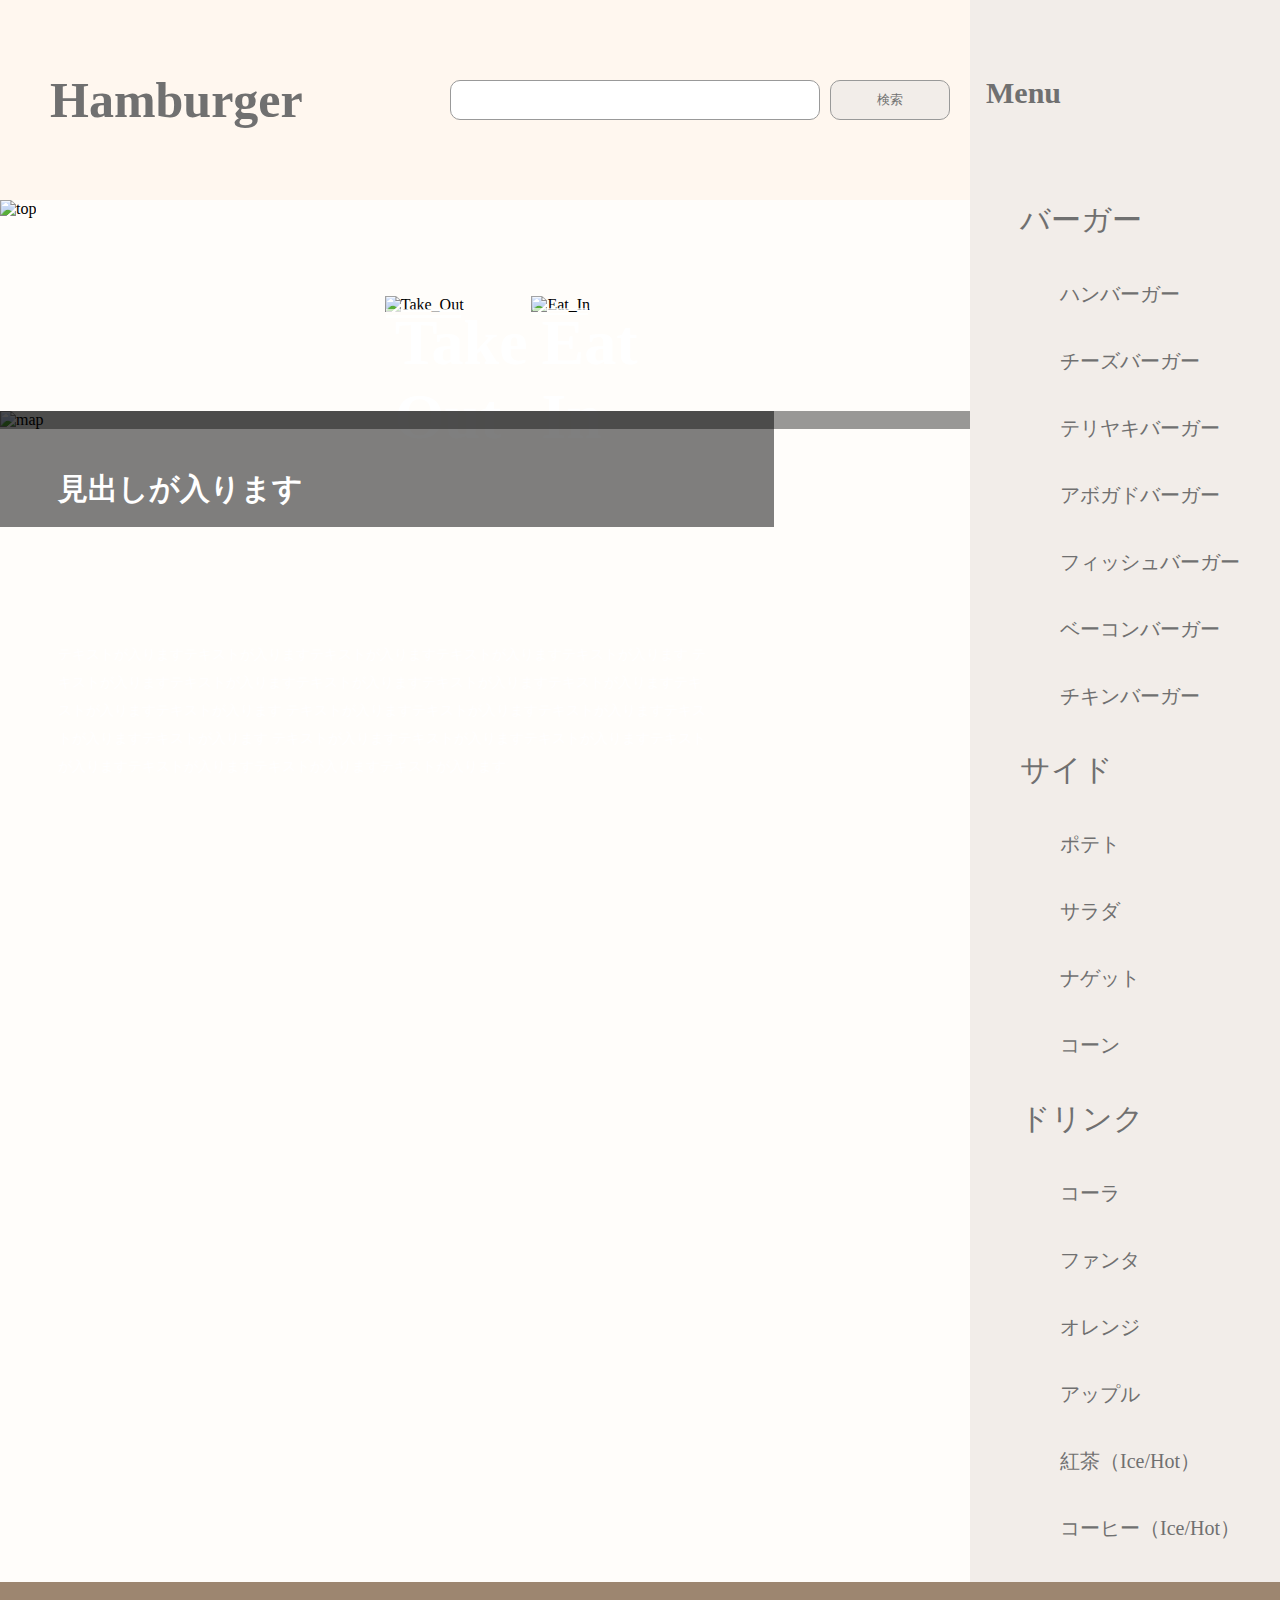
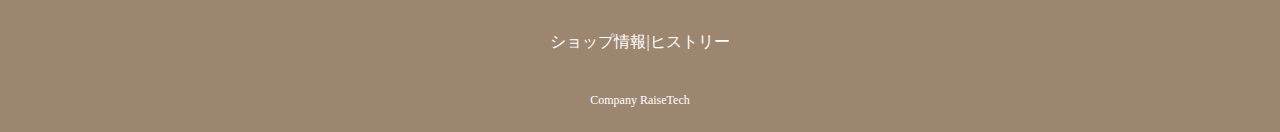
==== front-page/index.html @ bde55931 "front" ====
<!DOCTYPE html>
<html lang="ja">
<head>
<meta charset="utf-8" />
<meta http-equiv="X-UA-Compatible" content="IE=edge" />
<meta name="format-detection" content="telephone=no" />
<meta name="viewport" content="width=device-width, initial-scale=1" />    
<title>Hamburger</title>
<link rel="stylesheet" href="../sass/Foundation/ress-master/ress.css" />
<link rel="stylesheet" href="css/style.css" />
<link rel="stylesheet" href="https://maxcdn.bootstrapcdn.com/font-awesome/4.7.0/css/font-awesome.min.css" />
<link rel="stylesheet" href="http://mplus-webfonts.sourceforge.jp/mplus_webfonts.css">
<meta name="description" content="ハンバーガーサイト" />
<script src="http://ajax.googleapis.com/ajax/libs/jquery/3.4.1/jquery.min.js"></script>
<script type="text/javascript" src="../js/sideber-menu.js"></script>
</head>
<body>
<div class="l-wrapper">
   <div class="l-left-wrapper l-justify-left l-direction-column">
     <header class="l-header">
        <h1>Hamburger</h1>
      <form class="c-Search-form" action="#" method="GET">
        <input class="c-search-box" type="search" ></imput>
        <input class="c-search-btn" type="submit" value="検索"></imput>
      </form>
     </header>
       <div class="c-top-img">
           <img class="pc-top" src="../imge/top.png" alt="top">
           <img class="sp-top" src="../imge/sp-top.png" alt="top">
       </div>
     <main class="l-page-nav">
       <div class="l-page-nav-left">
            <a href="#"><img src="../imge/three-burgers-on-brown.png" alt="Take_Out"></a>
            <h3>Take Out</h3>
            <div class="l-page-nav-taxt l-direction-column">
              <div class="c-page-nav-taxt">
                <h4>小見出し</h4>
                <p>テキストが入りますテキストが入りますテキストが入りますテキストが入りますテキストが入りますテキストが入ります</p>
              </div>
              <div class="c-page-nav-taxt">
                <h4>小見出し</h4>
                <p>テキストが入りますテキストが入りますテキストが入りますテキストが入りますテキストが入りますテキストが入ります</p>
              </div>
            </div>
       </div>
       <div class="l-page-nav-right">
           <a href="#"><img src="../imge/473d814b175bd517b56eb309f2958725.png" alt="Eat_In"></a>
           <h3>Eat In</h3>
           <div class="l-page-nav-taxt l-direction-column">
            <div class="c-page-nav-taxt">
              <h4>小見出し</h4>
              <p>テキストが入りますテキストが入りますテキストが入りますテキストが入りますテキストが入りますテキストが入ります</p>
            </div>
            <div class="c-page-nav-taxt">
              <h4>小見出し</h4>
              <p>テキストが入りますテキストが入りますテキストが入りますテキストが入りますテキストが入りますテキストが入ります</p>
            </div>
          </div>
       </div>
     </main>
     <div class="l-map">
         <img src="../imge/スクリーンショット 2020-02-10 11.47.42.png" alt="map">
         <div class="map-text l-direction-column">
           <h5>見出しが入ります</h5>
           <p>テキストが入りますテキストが入りますテキストが入りますテキストが入りますテキストが入ります
             テキストが入りますテキストが入りますテキストが入りますテキストが入りますテキストが入りますテキストが入りますテキストが入ります
             テキストが入りますテキストが入りますテキストが入りますテキストが入りますテキストが入ります
             テキストが入りますテキストが入りますテキストが入りますテキストが入りますテキストが入りますテキストが入りますテキストが入ります</p>
         </div>
     </div>
   </div>
 <aside class="l-sideber right-wrapper l-justify-right">
  <nav class="sideber-list">
    <ul>
        <li>バーガー
            <ul>
                <li><a href="#">ハンバーガー</a></li>
                <li><a href="#">チーズバーガー</a></li>
                <li><a href="#">テリヤキバーガー</a></li>
                <li><a href="#">アボガドバーガー</a></li>
                <li><a href="#">フィッシュバーガー</a></li>
                <li><a href="#">ベーコンバーガー</a></li>
                <li><a href="#">チキンバーガー</a></li>
            </ul>
        </li>
        <li>サイド
            <ul>
                <li><a href="#">ポテト</a></li>
                <li><a href="#">サラダ</a></li>
                <li><a href="#">ナゲット</a></li>
                <li><a href="#">コーン</a></li>
            </ul>
        </li>
        <li>ドリンク
            <ul>
                <li><a href="#">コーラ</a></li>
                <li><a href="#">ファンタ</a></li>
                <li><a href="#">オレンジ</a></li>
                <li><a href="#">アップル</a></li>
                <li><a href="#">紅茶（Ice/Hot）</a></li>
                <li><a href="#">コーヒー（Ice/Hot）</a></li>
            </ul>
        </li>
    </ul>
  </nav>
 </aside>
</div>
<button class="c-nav-toggle">
    <h2>Menu</h2>
    <span></span>
</button>
<footer class="l-footer l-justify-center">
  <div class="l-footer-nav l-direction-column">  
    <a href="#">ショップ情報|ヒストリー</a>
    <p>Company RaiseTech</p>
  </div> 
</footer>  
<div class="l-mask"></div>
</body>
---- front-page/css/style.css ----
*,
*::before,
*::after {
  -webkit-box-sizing: border-box;
          box-sizing: border-box;
}

html {
  font-size: 100%;
  font-family: 'mplus-1m-regular','mplus-1m-bold';
}

html,
body {
  margin: 0;
  padding: 0;
  width: 100%;
  min-width: 100%;
  overflow-y: scroll;
}

htmlbody,
bodybody {
  position: fixed;
}

body {
  -webkit-font-smoothing: antialiased;
  -moz-osx-font-smoothing: grayscale;
  overflow-x: hidden;
  overflow-wrap: break-word;
  background-color: #FFFDFA;
  display: -webkit-box;
  display: -ms-flexbox;
  display: flex;
  -webkit-box-orient: vertical;
  -webkit-box-direction: normal;
      -ms-flex-direction: column;
          flex-direction: column;
}

article,
aside,
footer,
header,
nav,
section,
main {
  display: block;
}

h1,
h2,
h3,
h4,
h5,
h6,
a,
p,
span,
em,
small,
strong,
sub,
sup,
mark,
del,
ins,
strike,
abbr,
dfn,
blockquote,
q,
cite,
code,
pre,
ol,
ul,
li,
dl,
dt,
dd,
div,
section,
article,
main,
aside,
nav,
header,
hgroup,
footer,
img,
figure,
figcaption,
address,
time,
audio,
video,
canvas,
iframe,
details,
summary,
fieldset,
form,
label,
legend,
table,
caption,
tbody,
tfoot,
thead,
tr,
th,
td {
  margin: 0;
  padding: 0;
  border: 0;
}

a {
  color: inherit;
  outline: none;
  text-decoration: none;
}

img {
  max-width: 100%;
  height: auto;
  border: none;
  vertical-align: top;
}

video {
  max-width: 100%;
  height: auto;
}

code,
kbd,
pre,
samp {
  font-size: inherit;
}

ul,
ol {
  list-style: none;
}

table {
  border-collapse: collapse;
  border-spacing: 0;
  width: 100%;
  border: 1px solid;
}

th,
td {
  padding: 4px 6px;
  text-align: left;
  vertical-align: top;
  border: 1px solid;
}

button {
  border: none;
  outline: none;
  background: transparent;
}

blockquote,
q {
  quotes: none;
}

blockquote::after,
blockquote::before,
q::after,
q::before {
  content: "";
  content: none;
}

address {
  font-style: normal;
}

input,
textarea,
select {
  max-width: 100%;
}

.l-justify-center {
  display: -webkit-box;
  display: -ms-flexbox;
  display: flex;
  -webkit-box-pack: center;
      -ms-flex-pack: center;
          justify-content: center;
}

.l-justify-left {
  display: -webkit-box;
  display: -ms-flexbox;
  display: flex;
  -webkit-box-pack: start;
      -ms-flex-pack: start;
          justify-content: flex-start;
}

.l-justify-right {
  display: -webkit-box;
  display: -ms-flexbox;
  display: flex;
  -webkit-box-pack: end;
      -ms-flex-pack: end;
          justify-content: flex-end;
}

.l-direction-column {
  display: -webkit-box;
  display: -ms-flexbox;
  display: flex;
  -webkit-box-orient: vertical;
  -webkit-box-direction: normal;
      -ms-flex-direction: column;
          flex-direction: column;
}

.l-wrapper {
  display: -webkit-box;
  display: -ms-flexbox;
  display: flex;
  max-width: 100%;
}

.l-left-wrapper {
  width: calc(100% - 310px);
}

@media screen and (max-width: 834px) {
  .l-left-wrapper {
    width: 100%;
  }
}

.l-header {
  display: -webkit-box;
  display: -ms-flexbox;
  display: flex;
  width: 100%;
  max-width: 100%;
  height: 200px;
  background-color: #FFF7EF;
  -webkit-box-pack: justify;
      -ms-flex-pack: justify;
          justify-content: space-between;
}

@media screen and (max-width: 834px) {
  .l-header {
    width: 100%;
    max-width: 100%;
    -webkit-box-pack: center;
        -ms-flex-pack: center;
            justify-content: center;
    -webkit-box-orient: vertical;
    -webkit-box-direction: normal;
        -ms-flex-direction: column;
            flex-direction: column;
  }
}

.l-header h1 {
  margin: 50px;
  display: -webkit-box;
  display: -ms-flexbox;
  display: flex;
  font-size: 50px;
  color: #707070;
  text-align: center;
  -webkit-box-align: center;
      -ms-flex-align: center;
          align-items: center;
}

@media screen and (max-width: 834px) {
  .l-header h1 {
    -webkit-box-pack: center;
        -ms-flex-pack: center;
            justify-content: center;
    margin: 20px;
    font-size: 30px;
  }
}

.l-header .c-Search-form {
  margin: 20px;
  display: -webkit-box;
  display: -ms-flexbox;
  display: flex;
  -webkit-box-pack: end;
      -ms-flex-pack: end;
          justify-content: flex-end;
  text-align: center;
  -webkit-box-align: center;
      -ms-flex-align: center;
          align-items: center;
}

@media screen and (max-width: 834px) {
  .l-header .c-Search-form {
    -webkit-box-pack: center;
        -ms-flex-pack: center;
            justify-content: center;
  }
}

.l-sideber {
  width: 310px;
  background-color: #F2EDE9;
  z-index: 100;
  -webkit-transition: .5s;
  transition: .5s;
}

@media screen and (max-width: 834px) {
  .l-sideber.is-open {
    left: calc(100% - 300px);
    overflow: scroll;
    height: 100%;
    -webkit-transition: .5s;
    transition: .5s;
  }
}

@media screen and (max-width: 834px) {
  .l-sideber {
    position: fixed;
    z-index: 100;
    left: 100%;
  }
}

.l-sideber .sideber-list {
  color: #707070;
  margin-top: 200px;
  margin-left: 40px;
}

.l-sideber .sideber-list ul li {
  font-size: 30px;
}

.l-sideber .sideber-list ul li ul {
  padding: 20px;
}

.l-sideber .sideber-list ul li ul li {
  font-size: 20px;
  padding: 20px;
}

.l-footer {
  width: 100%;
  height: 150px;
  background-color: #9D8670;
  color: #ffffff;
  text-align: center;
}

.l-footer a {
  padding: 50px 0 0 0;
}

.l-footer p {
  padding: 40px 0 0 0;
  font-size: 12px;
}

.l-page-nav {
  display: -webkit-box;
  display: -ms-flexbox;
  display: flex;
  width: 100%;
  -webkit-box-pack: center;
      -ms-flex-pack: center;
          justify-content: center;
}

@media screen and (max-width: 375px) {
  .l-page-nav {
    -webkit-box-orient: vertical;
    -webkit-box-direction: normal;
        -ms-flex-direction: column;
            flex-direction: column;
  }
}

.l-page-nav-left {
  width: auto;
  margin: 8% 3.5% 10% 6.5%;
  position: relative;
}

@media screen and (max-width: 834px) {
  .l-page-nav-left {
    margin: 20px;
  }
}

.l-page-nav-left h3 {
  font-size: 5vw;
  color: #ffffff;
  position: absolute;
  top: 10px;
  left: 10px;
}

.l-page-nav-right {
  width: auto;
  margin: 8% 6% 10% 3.5%;
  position: relative;
}

@media screen and (max-width: 834px) {
  .l-page-nav-right {
    margin: 20px;
  }
}

.l-page-nav-right h3 {
  font-size: 5vw;
  color: #ffffff;
  position: absolute;
  top: 10px;
  left: 10px;
}

.l-map {
  width: 100%;
  height: auto;
  position: relative;
}

.l-map::before {
  background-color: rgba(0, 0, 0, 0.4);
  position: absolute;
  top: 0;
  right: 0;
  bottom: 0;
  left: 0;
  content: ' ';
}

.l-map img {
  max-width: none;
}

.l-map .map-text {
  width: 774px;
  height: 100%;
  background-color: rgba(0, 0, 0, 0.5);
  position: absolute;
  top: 0;
  right: 0;
  bottom: 0;
  left: 0;
  padding: 6%;
}

.l-map .map-text h5 {
  font-size: 30px;
  color: #ffffff;
  margin-bottom: 10%;
}

.l-map .map-text p {
  font-size: 14px;
  color: #ffffff;
  line-height: 2em;
  margin-top: 10%;
}

@media screen and (max-width: 834px) {
  .l-map .map-text {
    width: 100%;
  }
}

.l-page-nav-taxt {
  width: 100%;
  height: 35%;
  max-height: 35%;
  position: absolute;
  top: 65%;
}

@media screen and (max-width: 834px) {
  .l-page-nav-taxt {
    height: 50%;
    max-height: 50%;
    top: 50%;
  }
}

.l-mask {
  display: none;
}

@media screen and (max-width: 834px) {
  .is-open .l-mask {
    display: block;
    background: black;
    position: fixed;
    top: 0;
    left: 0;
    width: 100%;
    height: 100%;
    opacity: 0.5;
    z-index: 10;
    cursor: pointer;
    -webkit-transition: .5s;
    transition: .5s;
  }
}

.c-search-box {
  width: 370px;
  height: 40px;
  margin-right: 10px;
  background-color: #ffffff;
  border: 1px solid #999;
  border-radius: 10px;
  outline: 0;
}

.c-search-btn {
  width: 120px;
  height: 40px;
  background-color: #F2EDE9;
  border: 1px solid #999;
  border-radius: 10px;
  color: #707070;
}

.c-search-btn:hover {
  background-color: #a09e9c;
}

.c-nav-toggle {
  z-index: 1000;
  position: absolute;
  left: calc(100% - 300px);
  top: 75px;
  color: #707070;
}

.c-nav-toggle h2 {
  font-family: 'mplus-1m-bold';
  font-size: 30px;
}

@media screen and (max-width: 834px) {
  .c-nav-toggle {
    position: fixed;
    top: 10px;
    left: calc(100% - 90px);
  }
}

.c-nav-toggle span {
  display: none;
  width: 55px;
  height: 8px;
  top: 20px;
  position: absolute;
  background-color: #707070;
  -webkit-transform: rotate(45deg);
          transform: rotate(45deg);
}

.c-nav-toggle span::before {
  display: block;
  content: "";
  width: 55px;
  height: 8px;
  background-color: #707070;
  position: absolute;
  -webkit-transform: rotate(90deg);
          transform: rotate(90deg);
}

@media screen and (max-width: 834px) {
  .is-open h2 {
    display: none;
  }
  .is-open span {
    display: block;
  }
  .is-open span::before {
    display: block;
  }
}

.c-page-nav-taxt {
  background-color: #ffffffb2;
  width: 95%;
  margin: 2%;
  overflow: hidden;
  padding: 2%;
  color: #3C2A10;
}

.c-page-nav-taxt h4 {
  font-size: 1.2vw;
  margin: 2%;
}

.c-page-nav-taxt p {
  font-size: 0.9vw;
  margin: 2%;
  margin-bottom: 5%;
}

.c-top-img .sp-top {
  display: none;
}

@media screen and (max-width: 375px) {
  .c-top-img .sp-top {
    display: block;
  }
}

@media screen and (max-width: 375px) {
  .c-top-img .pc-top {
    display: none;
  }
}
/*# sourceMappingURL=style.css.map */
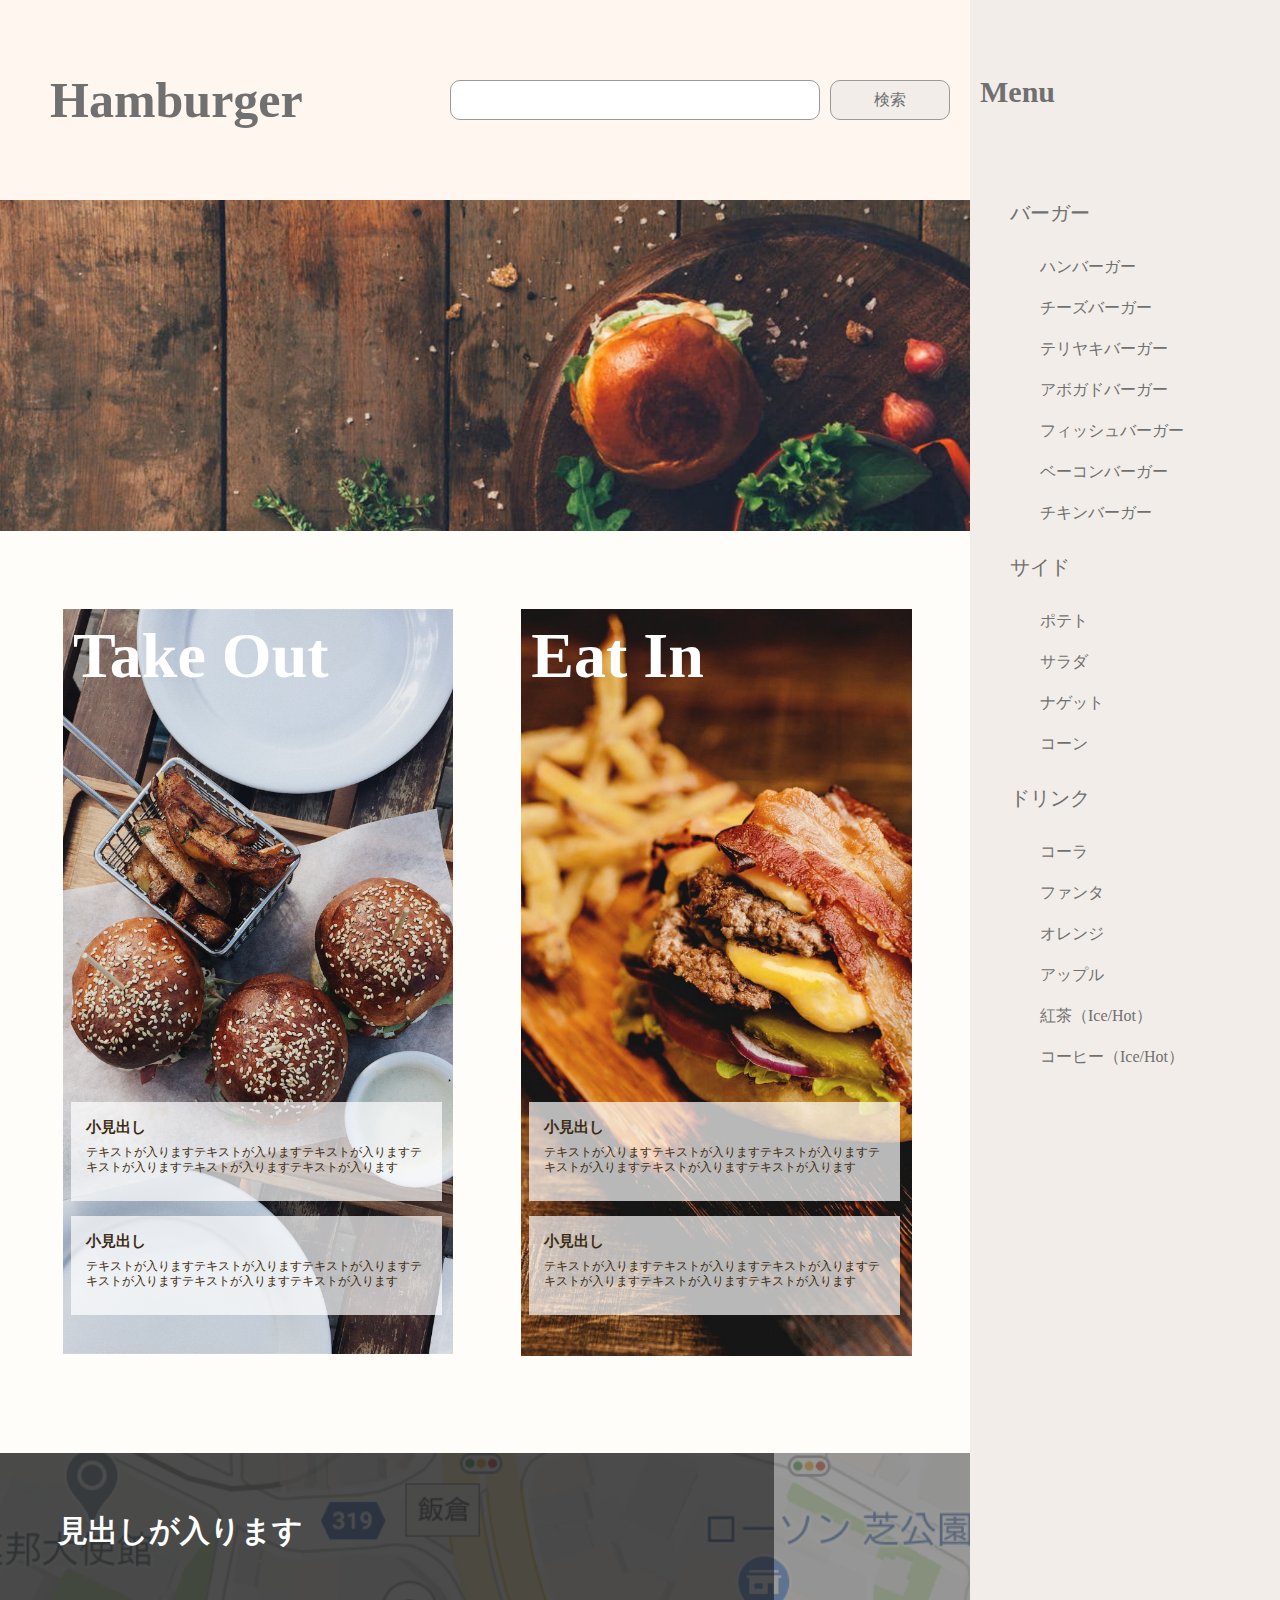
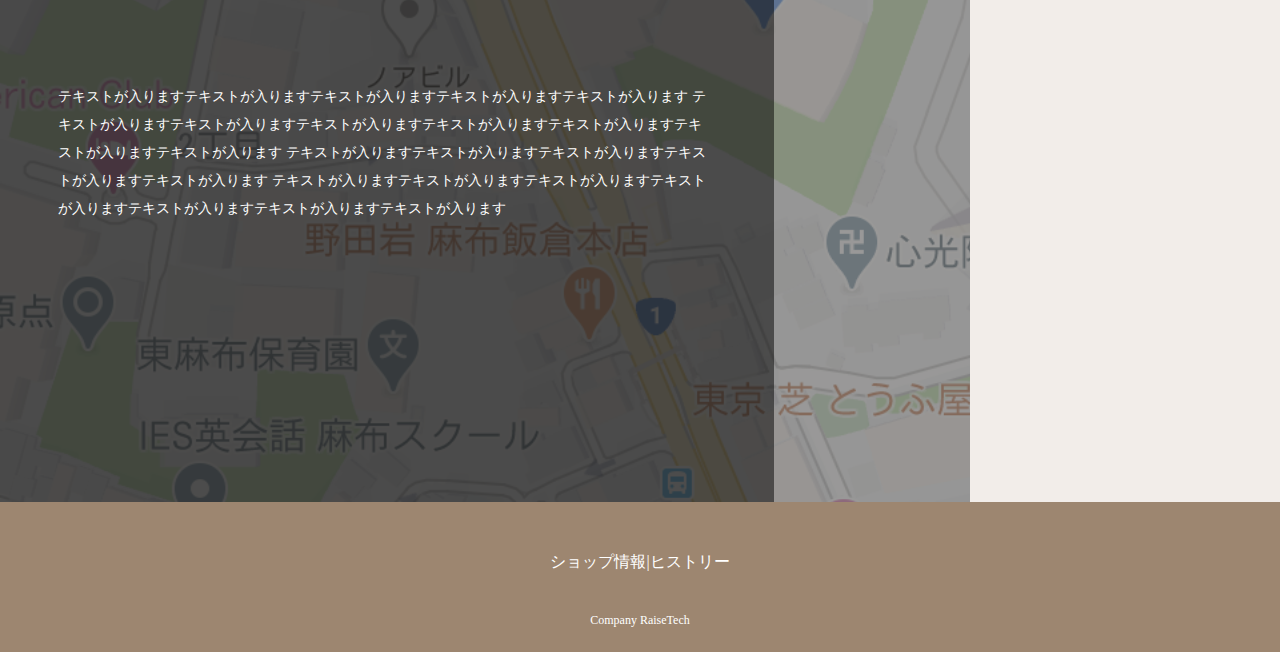
==== commit 619fae70: "front" ====
--- a/front-page/index.html
+++ b/front-page/index.html
@@ -9,7 +9,10 @@
 <link rel="stylesheet" href="../sass/Foundation/ress-master/ress.css" />
 <link rel="stylesheet" href="css/style.css" />
 <link rel="stylesheet" href="https://maxcdn.bootstrapcdn.com/font-awesome/4.7.0/css/font-awesome.min.css" />
-<link rel="stylesheet" href="http://mplus-webfonts.sourceforge.jp/mplus_webfonts.css">
+<link rel="stylesheet" type="text/css"
+ href="http://mplus-fonts.sourceforge.jp/webfonts/basic_latin/mplus_webfonts.css">
+<link rel="stylesheet" type="text/css"
+ href="http://mplus-fonts.sourceforge.jp/webfonts/general-j/mplus_webfonts.css">
 <meta name="description" content="ハンバーガーサイト" />
 <script src="http://ajax.googleapis.com/ajax/libs/jquery/3.4.1/jquery.min.js"></script>
 <script type="text/javascript" src="../js/sideber-menu.js"></script>
@@ -58,8 +61,8 @@
           </div>
        </div>
      </main>
-     <div class="l-map">
-         <img src="../imge/スクリーンショット 2020-02-10 11.47.42.png" alt="map">
+     <a href="#"><div class="l-map">
+         <img  src="../imge/スクリーンショット 2020-02-10 11.47.42.png" alt="map">
          <div class="map-text l-direction-column">
            <h5>見出しが入ります</h5>
            <p>テキストが入りますテキストが入りますテキストが入りますテキストが入りますテキストが入ります
@@ -67,9 +70,9 @@
              テキストが入りますテキストが入りますテキストが入りますテキストが入りますテキストが入ります
              テキストが入りますテキストが入りますテキストが入りますテキストが入りますテキストが入りますテキストが入りますテキストが入ります</p>
          </div>
-     </div>
+     </div></a>
    </div>
- <aside class="l-sideber right-wrapper l-justify-right">
+ <aside class="l-sideber right-wrapper">
   <nav class="sideber-list">
     <ul>
         <li>バーガー
--- a/sass/Foundation/ress-master/ress.css
+++ b/sass/Foundation/ress-master/ress.css
@@ -0,0 +1,279 @@
+/*!
+ * ress.css • v3.0.1
+ * MIT License
+ * github.com/filipelinhares/ress
+ */
+
+/* # =================================================================
+   # Global selectors
+   # ================================================================= */
+
+html {
+  box-sizing: border-box;
+  -webkit-text-size-adjust: 100%; /* Prevent adjustments of font size after orientation changes in iOS */
+  word-break: normal;
+  -moz-tab-size: 4;
+  tab-size: 4;
+}
+
+*,
+::before,
+::after {
+  background-repeat: no-repeat; /* Set `background-repeat: no-repeat` to all elements and pseudo elements */
+  box-sizing: inherit;
+}
+
+::before,
+::after {
+  text-decoration: inherit; /* Inherit text-decoration and vertical align to ::before and ::after pseudo elements */
+  vertical-align: inherit;
+}
+
+* {
+  padding: 0; /* Reset `padding` and `margin` of all elements */
+  margin: 0;
+}
+
+/* # =================================================================
+   # General elements
+   # ================================================================= */
+
+hr {
+  overflow: visible; /* Show the overflow in Edge and IE */
+  height: 0; /* Add the correct box sizing in Firefox */
+}
+
+details,
+main {
+  display: block; /* Render the `main` element consistently in IE. */
+}
+
+summary {
+  display: list-item; /* Add the correct display in all browsers */
+}
+
+small {
+  font-size: 80%; /* Set font-size to 80% in `small` elements */
+}
+
+[hidden] {
+  display: none; /* Add the correct display in IE */
+}
+
+abbr[title] {
+  border-bottom: none; /* Remove the bottom border in Chrome 57 */
+  /* Add the correct text decoration in Chrome, Edge, IE, Opera, and Safari */
+  text-decoration: underline;
+  text-decoration: underline dotted;
+}
+
+a {
+  background-color: transparent; /* Remove the gray background on active links in IE 10 */
+}
+
+a:active,
+a:hover {
+  outline-width: 0; /* Remove the outline when hovering in all browsers */
+}
+
+code,
+kbd,
+pre,
+samp {
+  font-family: monospace, monospace; /* Specify the font family of code elements */
+}
+
+pre {
+  font-size: 1em; /* Correct the odd `em` font sizing in all browsers */
+}
+
+b,
+strong {
+  font-weight: bolder; /* Add the correct font weight in Chrome, Edge, and Safari */
+}
+
+/* https://gist.github.com/unruthless/413930 */
+sub,
+sup {
+  font-size: 75%;
+  line-height: 0;
+  position: relative;
+  vertical-align: baseline;
+}
+
+sub {
+  bottom: -0.25em;
+}
+
+sup {
+  top: -0.5em;
+}
+
+/* # =================================================================
+   # Forms
+   # ================================================================= */
+
+input {
+  border-radius: 0;
+}
+
+/* Replace pointer cursor in disabled elements */
+[disabled] {
+  cursor: default;
+}
+
+[type="number"]::-webkit-inner-spin-button,
+[type="number"]::-webkit-outer-spin-button {
+  height: auto; /* Correct the cursor style of increment and decrement buttons in Chrome */
+}
+
+[type="search"] {
+  -webkit-appearance: textfield; /* Correct the odd appearance in Chrome and Safari */
+  outline-offset: -2px; /* Correct the outline style in Safari */
+}
+
+[type="search"]::-webkit-search-decoration {
+  -webkit-appearance: none; /* Remove the inner padding in Chrome and Safari on macOS */
+}
+
+textarea {
+  overflow: auto; /* Internet Explorer 11+ */
+  resize: vertical; /* Specify textarea resizability */
+}
+
+button,
+input,
+optgroup,
+select,
+textarea {
+  font: inherit; /* Specify font inheritance of form elements */
+}
+
+optgroup {
+  font-weight: bold; /* Restore the font weight unset by the previous rule */
+}
+
+button {
+  overflow: visible; /* Address `overflow` set to `hidden` in IE 8/9/10/11 */
+}
+
+button,
+select {
+  text-transform: none; /* Firefox 40+, Internet Explorer 11- */
+}
+
+/* Apply cursor pointer to button elements */
+button,
+[type="button"],
+[type="reset"],
+[type="submit"],
+[role="button"] {
+  cursor: pointer;
+  color: inherit;
+}
+
+/* Remove inner padding and border in Firefox 4+ */
+button::-moz-focus-inner,
+[type="button"]::-moz-focus-inner,
+[type="reset"]::-moz-focus-inner,
+[type="submit"]::-moz-focus-inner {
+  border-style: none;
+  padding: 0;
+}
+
+/* Replace focus style removed in the border reset above */
+button:-moz-focusring,
+[type="button"]::-moz-focus-inner,
+[type="reset"]::-moz-focus-inner,
+[type="submit"]::-moz-focus-inner {
+  outline: 1px dotted ButtonText;
+}
+
+button,
+html [type="button"], /* Prevent a WebKit bug where (2) destroys native `audio` and `video`controls in Android 4 */
+[type="reset"],
+[type="submit"] {
+  -webkit-appearance: button; /* Correct the inability to style clickable types in iOS */
+}
+
+/* Remove the default button styling in all browsers */
+button,
+input,
+select,
+textarea {
+  background-color: transparent;
+  border-style: none;
+}
+
+/* Style select like a standard input */
+select {
+  -moz-appearance: none; /* Firefox 36+ */
+  -webkit-appearance: none; /* Chrome 41+ */
+}
+
+select::-ms-expand {
+  display: none; /* Internet Explorer 11+ */
+}
+
+select::-ms-value {
+  color: currentColor; /* Internet Explorer 11+ */
+}
+
+legend {
+  border: 0; /* Correct `color` not being inherited in IE 8/9/10/11 */
+  color: inherit; /* Correct the color inheritance from `fieldset` elements in IE */
+  display: table; /* Correct the text wrapping in Edge and IE */
+  max-width: 100%; /* Correct the text wrapping in Edge and IE */
+  white-space: normal; /* Correct the text wrapping in Edge and IE */
+  max-width: 100%; /* Correct the text wrapping in Edge 18- and IE */
+}
+
+::-webkit-file-upload-button {
+  /* Correct the inability to style clickable types in iOS and Safari */
+  -webkit-appearance: button;
+  color: inherit;
+  font: inherit; /* Change font properties to `inherit` in Chrome and Safari */
+}
+
+/* # =================================================================
+   # Specify media element style
+   # ================================================================= */
+
+img {
+  border-style: none; /* Remove border when inside `a` element in IE 8/9/10 */
+}
+
+/* Add the correct vertical alignment in Chrome, Firefox, and Opera */
+progress {
+  vertical-align: baseline;
+}
+
+/* # =================================================================
+   # Accessibility
+   # ================================================================= */
+
+/* Hide content from screens but not screenreaders */
+@media screen {
+  [hidden~="screen"] {
+    display: inherit;
+  }
+  [hidden~="screen"]:not(:active):not(:focus):not(:target) {
+    position: absolute !important;
+    clip: rect(0 0 0 0) !important;
+  }
+}
+
+/* Specify the progress cursor of updating elements */
+[aria-busy="true"] {
+  cursor: progress;
+}
+
+/* Specify the pointer cursor of trigger elements */
+[aria-controls] {
+  cursor: pointer;
+}
+
+/* Specify the unstyled cursor of disabled, not-editable, or otherwise inoperable elements */
+[aria-disabled] {
+  cursor: default;
+}
--- a/front-page/css/style.css
+++ b/front-page/css/style.css
@@ -7,7 +7,7 @@
 
 html {
   font-size: 100%;
-  font-family: 'mplus-1m-regular','mplus-1m-bold';
+  font-family: "M+ M Type-1 (general-j) Bold", "M+ M Type-1 (basic latin) Regular";
 }
 
 html,
@@ -115,6 +115,7 @@
   margin: 0;
   padding: 0;
   border: 0;
+  font-family: 'M+ M Type-1 (general-j) Bold';
 }
 
 a {
@@ -350,7 +351,7 @@
 }
 
 .l-sideber .sideber-list ul li {
-  font-size: 30px;
+  font-size: 20px;
 }
 
 .l-sideber .sideber-list ul li ul {
@@ -358,8 +359,8 @@
 }
 
 .l-sideber .sideber-list ul li ul li {
-  font-size: 20px;
-  padding: 20px;
+  font-size: 16px;
+  padding: 10px;
 }
 
 .l-footer {
